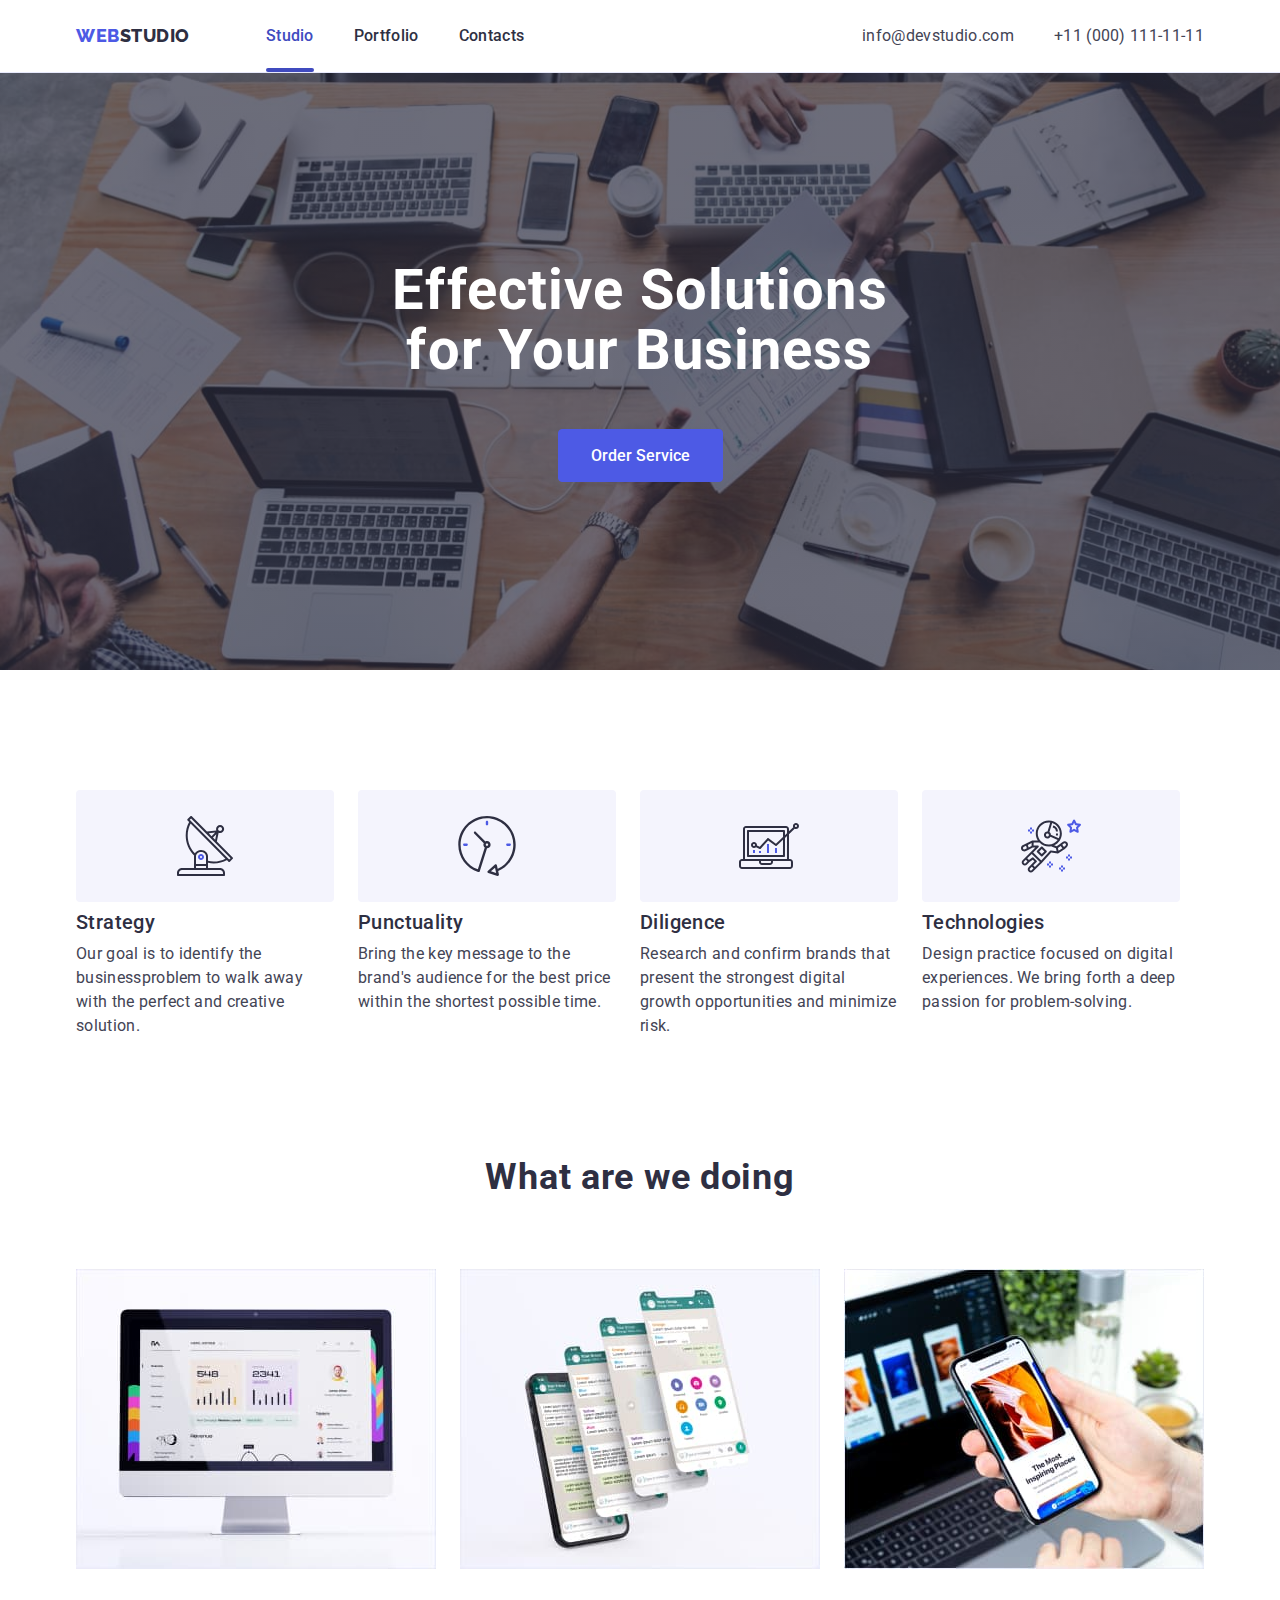
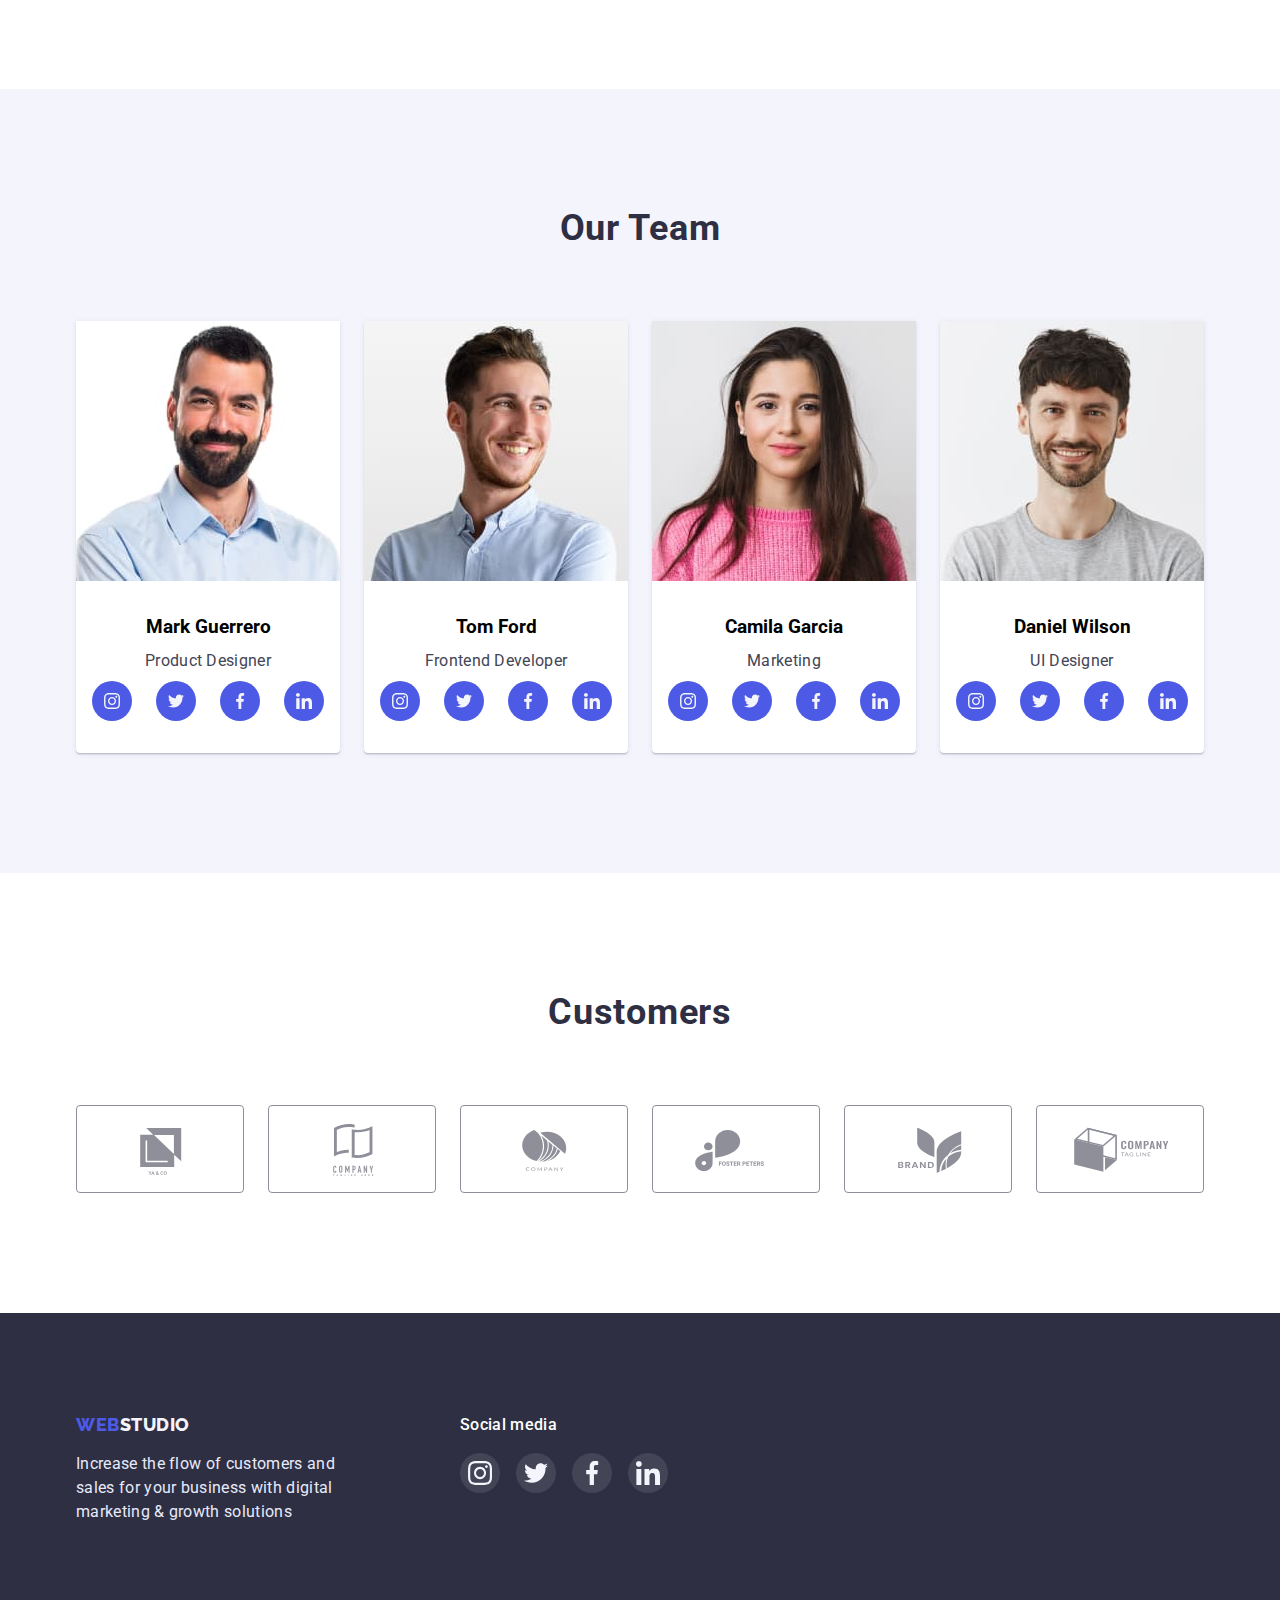
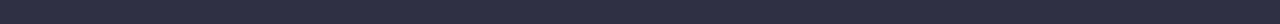
==== index.html @ 8ec4b019 "Initial commit" ====
<!DOCTYPE html>
<html lang="en">
  <head>
    <meta charset="UTF-8" />
    <meta http-equiv="X-UA-Compatible" content="IE=edge" />
    <meta name="viewport" content="width=device-width, initial-scale=1.0" />
    <title>Web Studio</title>

    <link rel="preconnect" href="https://fonts.googleapis.com" />
    <link rel="preconnect" href="https://fonts.gstatic.com" crossorigin />
    <link
      href="https://fonts.googleapis.com/css2?family=Raleway:wght@800&family=Roboto:wght@400;500;700;900&display=swap"
      rel="stylesheet"
    />
    <link
      rel="stylesheet"
      href="https://cdnjs.cloudflare.com/ajax/libs/modern-normalize/1.0.0/modern-normalize.min.css"
      integrity="sha512-ISS7cAi1PEhQ8jnbJpJZMd29NlhNj4AWYyLOSp2CE/CsHxTCu+r+t0D2yoJudVrd0/8fTVPUVDzY5Tvli75u/g=="
      crossorigin="anonymous"
    />
    <link rel="stylesheet" href="./css/styles.css" />
  </head>
  <body>
    <header class="page-header">
      <div class="container container-header">
        <nav class="container-nav">
          <a href="./index.html" class="logo-first link"
            >Web<span class="logo-second link">Studio</span>
          </a>
          <ul class="primary-list primary-nav">
            <li class="list-type list-nav">
              <a href="./index.html" class="menu-nav link current-link"
                >Studio</a
              >
            </li>
            <li class="list-type list-nav">
              <a href="./portfolio.html" class="menu-nav link">Portfolio</a>
            </li>
            <li class="list-type list-nav">
              <a href="#" class="menu-nav link">Contacts</a>
            </li>
          </ul>
        </nav>
        <address class="address">
          <ul class="primary-list address">
            <li class="list-type add-list">
              <a href="mailto:info@devstudio.com" class="contacts-add link"
                >info@devstudio.com</a
              >
            </li>
            <li class="list-type add-list">
              <a href="tel:+110001111111" class="contacts-add link"
                >+11 (000) 111-11-11</a
              >
            </li>
          </ul>
        </address>
      </div>
    </header>
    <main>
      <section class="hero">
        <div class="container">
          <h1 class="solutions">Effective Solutions for Your Business</h1>
          <button type="button" class="button-order" data-modal-open>Order Service</button>
        </div>
      </section>
      <section class="main-section">
        <div class="container">
          <h2 class="hidden">Internals</h2>
          <ul class="primary-list main-title">
            <li class="list-type main-element">
              <div class="internals">
                <svg class="internals-icon">
                  <use href="./images/internals.svg#icon-antenna"></use>
                </svg>
              </div>
              <h3 class="main-part">Strategy</h3>
              <p class="description">
                Our goal is to identify the businessproblem to walk away with
                the perfect and creative solution.
              </p>
            </li>
            <li class="list-type main-element">
              <div class="internals">
                <svg class="internals-icon">
                  <use href="./images/internals.svg#icon-clock"></use>
                </svg>
              </div>
              <h3 class="main-part">Punctuality</h3>
              <p class="description">
                Bring the key message to the brand's audience for the best price
                within the shortest possible time.
              </p>
            </li>
            <li class="list-type main-element">
              <div class="internals">
                <svg class="internals-icon">
                  <use href="./images/internals.svg#icon-diagram"></use>
                </svg>
              </div>
              <h3 class="main-part">Diligence</h3>
              <p class="description">
                Research and confirm brands that present the strongest digital
                growth opportunities and minimize risk.
              </p>
            </li>
            <li class="list-type main-element">
              <div class="internals">
                <svg class="internals-icon">
                  <use href="./images/internals.svg#icon-astronaut"></use>
                </svg>
              </div>
              <h3 class="main-part">Technologies</h3>
              <p class="description">
                Design practice focused on digital experiences. We bring forth a
                deep passion for problem-solving.
              </p>
            </li>
          </ul>
        </div>
      </section>
      <section class="section-actions">
        <div class="container">
          <h2 class="name-list">What are we doing</h2>
          <ul class="primary-list primary-actions">
            <li class="list-type actions-element">
              <img src="./images/imgpk.jpg" alt="Statistics" width="360" />
            </li>
            <li class="list-type actions-element">
              <img
                src="./images/imgsh.jpg"
                alt="Transmission of information"
                width="360"
              />
            </li>
            <li class="list-type actions-element">
              <img
                src="./images/imgsp.jpg"
                alt="The most inspiring places"
                width="360"
              />
            </li>
          </ul>
        </div>
      </section>
      <section class="our-employees">
        <div class="container">
          <h2 class="name-list">Our Team</h2>
          <ul class="primary-list team-cont">
            <li class="card-background">
              <img src="./images/imgm.jpg" alt="Worker" width="264" />
              <div class="container-team">
                <h3 class="team-employees">Mark Guerrero</h3>
                <p class="description card-description">Product Designer</p>
                <ul class="primary-list socials-list">
                  <li class="list-type socials-item">
                    <a class="socials-link" href="#">
                      <svg class="socials-icon">
                        <use href="./images/icons.svg#icon-instagram"></use>
                      </svg>
                    </a>
                  </li>
                  <li class="list-type socials-item">
                    <a class="socials-link" href="#">
                      <svg class="socials-icon">
                        <use href="./images/icons.svg#icon-twitter"></use>
                      </svg>
                    </a>
                  </li>
                  <li class="list-type socials-item">
                    <a class="socials-link" href="#">
                      <svg class="socials-icon">
                        <use href="./images/icons.svg#icon-facebook"></use>
                      </svg>
                    </a>
                  </li>
                  <li class="list-type socials-item">
                    <a class="socials-link" href="#">
                      <svg class="socials-icon">
                        <use href="./images/icons.svg#icon-linkedin"></use>
                      </svg>
                    </a>
                  </li>
                </ul>
              </div>
            </li>
            <li class="card-background">
              <img src="./images/imgn.jpg" alt="Worker" width="264" />
              <div class="container-team">
                <h3 class="team-employees">Tom Ford</h3>
                <p class="description card-description">Frontend Developer</p>
                <ul class="primary-list socials-list">
                  <li class="list-type socials-item">
                    <a class="socials-link" href="#">
                      <svg class="socials-icon">
                        <use href="./images/icons.svg#icon-instagram"></use>
                      </svg>
                    </a>
                  </li>
                  <li class="list-type socials-item">
                    <a class="socials-link" href="#">
                      <svg class="socials-icon">
                        <use href="./images/icons.svg#icon-twitter"></use>
                      </svg>
                    </a>
                  </li>
                  <li class="list-type socials-item">
                    <a class="socials-link" href="#">
                      <svg class="socials-icon">
                        <use href="./images/icons.svg#icon-facebook"></use>
                      </svg>
                    </a>
                  </li>
                  <li class="list-type socials-item">
                    <a class="socials-link" href="#">
                      <svg class="socials-icon">
                        <use href="./images/icons.svg#icon-linkedin"></use>
                      </svg>
                    </a>
                  </li>
                </ul>
              </div>
            </li>
            <li class="card-background">
              <img src="./images/imgd.jpg" alt="Worker" width="264" />
              <div class="container-team">
                <h3 class="team-employees">Camila Garcia</h3>
                <p class="description card-description">Marketing</p>
                <ul class="primary-list socials-list">
                  <li class="list-type socials-item">
                    <a class="socials-link" href="#">
                      <svg class="socials-icon">
                        <use href="./images/icons.svg#icon-instagram"></use>
                      </svg>
                    </a>
                  </li>
                  <li class="list-type socials-item">
                    <a class="socials-link" href="#">
                      <svg class="socials-icon">
                        <use href="./images/icons.svg#icon-twitter"></use>
                      </svg>
                    </a>
                  </li>
                  <li class="list-type socials-item">
                    <a class="socials-link" href="#">
                      <svg class="socials-icon">
                        <use href="./images/icons.svg#icon-facebook"></use>
                      </svg>
                    </a>
                  </li>
                  <li class="list-type socials-item">
                    <a class="socials-link" href="#">
                      <svg class="socials-icon">
                        <use href="./images/icons.svg#icon-linkedin"></use>
                      </svg>
                    </a>
                  </li>
                </ul>
              </div>
            </li>
            <li class="card-background">
              <img src="./images/imgp.jpg" alt="Worker" width="264" />
              <div class="container-team">
                <h3 class="team-employees">Daniel Wilson</h3>
                <p class="description card-description">UI Designer</p>
                <ul class="primary-list socials-list">
                  <li class="list-type socials-item">
                    <a class="socials-link" href="#">
                      <svg class="socials-icon">
                        <use href="./images/icons.svg#icon-instagram"></use>
                      </svg>
                    </a>
                  </li>
                  <li class="list-type socials-item">
                    <a class="socials-link" href="#">
                      <svg class="socials-icon">
                        <use href="./images/icons.svg#icon-twitter"></use>
                      </svg>
                    </a>
                  </li>
                  <li class="list-type socials-item">
                    <a class="socials-link" href="#">
                      <svg class="socials-icon">
                        <use href="./images/icons.svg#icon-facebook"></use>
                      </svg>
                    </a>
                  </li>
                  <li class="list-type socials-item">
                    <a class="socials-link" href="#">
                      <svg class="socials-icon">
                        <use href="./images/icons.svg#icon-linkedin"></use>
                      </svg>
                    </a>
                  </li>
                </ul>
              </div>
            </li>
          </ul>
        </div>
      </section>
      <section class="customers">
        <div class="container">
          <h2 class="name-list">Customers</h2>
          <ul class="primary-list customers-list">
            <li class="list-type customers-item">
              <a class="customers-link" href="#">
                <svg class="customers-icon" width="104" height="56">
                  <use href="./images/logo.svg#icon-yaco"></use>
                </svg>
              </a>
            </li>
            <li class="list-type customers-item">
              <a class="customers-link" href="#">
                <svg class="customers-icon" width="104" height="56">
                  <use href="./images/logo.svg#icon-company-tagline"></use>
                </svg>
              </a>
            </li>
            <li class="list-type customers-item">
              <a class="customers-link" href="#">
                <svg class="customers-icon" width="104" height="56">
                  <use href="./images/logo.svg#icon-company"></use>
                </svg>
              </a>
            </li>
            <li class="list-type customers-item">
              <a class="customers-link" href="#">
                <svg class="customers-icon" width="104" height="56">
                  <use href="./images/logo.svg#icon-foster-peters"></use>
                </svg>
              </a>
            </li>
            <li class="list-type customers-item">
              <a class="customers-link" href="#">
                <svg class="customers-icon" width="104" height="56">
                  <use href="./images/logo.svg#icon-brand"></use>
                </svg>
              </a>
            </li>
            <li class="list-type customers-item">
              <a class="customers-link" href="#">
                <svg class="customers-icon" width="104" height="56">
                  <use href="./images/logo.svg#icon-tag-line"></use>
                </svg>
              </a>
            </li>
          </ul>
        </div>
      </section>
    </main>
    <footer class="footer">
      <div class="container">
        <ul class="footer-list">
          <div class="footer-title">
            <a href="./index.html" class="logo-first link footer-link"
              >Web<span class="logo-part link">Studio</span>
            </a>
            <p class="footer-description">
              Increase the flow of customers and sales for your business with
              digital marketing & growth solutions
            </p>
          </div>
          <div class="social-media">
            <h4 class="footer-text">Social media</h4>
            <ul class="primary-list footer-socials">
              <li class="list-type socials-item">
                <a class="media-link" href="#">
                  <svg class="footer-icon">
                    <use href="./images/icons.svg#icon-instagram"></use>
                  </svg>
                </a>
              </li>
              <li class="list-type socials-item">
                <a class="media-link" href="#">
                  <svg class="footer-icon">
                    <use href="./images/icons.svg#icon-twitter"></use>
                  </svg>
                </a>
              </li>
              <li class="list-type socials-item">
                <a class="media-link" href="#">
                  <svg class="footer-icon">
                    <use href="./images/icons.svg#icon-facebook"></use>
                  </svg>
                </a>
              </li>
              <li class="list-type socials-item">
                <a class="media-link" href="#">
                  <svg class="footer-icon">
                    <use href="./images/icons.svg#icon-linkedin"></use>
                  </svg>
                </a>
              </li>
            </ul>
          </div>
        </ul>
      </div>
    </footer>
    <div class="backdrop is-hidden" data-modal>
      <div class="modal">
        <button type="button" class="modal-close" data-modal-close>
          <svg class="modal-icon">
            <use href="./images/close.svg#icon-close"></use>
          </svg>
        </button>
      </div>
    </div>
    <script src="./js/modal.js"></script>
  </body>
</html>
---- css/styles.css ----
:root {
  --overlays-shadow-color: #2e2f42;
  --primary-brand: #4d5ae5;
  --pressed-state: #404bbf;
  --title-text-color: #434455;
  --body-color: #ffffff;
  --light-color: #f4f4fd;
  --accent-color: #e7e9fc;
  --modal-color: #fcfcfc;
  --drop-shadow: rgba(0, 0, 0, 0.25);
  --dark-background: rgba(46, 47, 66, 0.7);
  --socials-background: #31d0aa;
  --customers-color: #8e8f99;
  --timing-function: 250ms cubic-bezier(0.4, 0, 0.2, 1);
  --color-overlay: rgba(46, 47, 66, 0.4);
  --modal-close: #000;
}
html {
  box-sizing: border-box;
}
*,
*::before,
*::after {
  box-sizing: inherit;
}
* {
  padding: 0;
  margin: 0;
}
body {
  font-family: "Roboto", sans-serif;
  background-color: var(--body-color);
  line-height: 1.5;
}
h1,
h2,
h3,
h4,
h5,
h6,
p {
  margin: 0;
}
img {
  display: block;
  max-width: 100%;
  height: auto;
}
.primary-list,
.list-type {
  list-style-type: none;
  font-style: normal;
  display: flex;
}
.list-nav {
  display: block;
}
.link {
  text-decoration: none;
}
.logo-first {
  font-family: "Raleway";
  font-weight: 800;
  font-size: 18px;
  line-height: 1.3;
  letter-spacing: 0.03em;
  color: var(--primary-brand);
  text-decoration: none;
  text-transform: uppercase;
}
.logo-second {
  font-family: "Raleway";
  font-weight: 800;
  line-height: 1.3;
  color: var(--overlays-shadow-color);
  text-decoration: none;
  text-transform: uppercase;
}
.page-header {
  border-bottom: 1px solid var(--accent-color);
}
.container {
  width: 100%;
  margin: 0 auto;
  padding: 0px 15px;
  max-width: 1158px;
}
.container-header {
  display: flex;
  align-items: center;
  justify-content: space-between;
}
.container-nav {
  display: flex;
  align-items: center;
}
.primary-nav .list-nav:not(:last-child) {
  margin-right: 40px;
}
.primary-nav {
  margin-left: 76px;
}
.contacts-nav {
  padding-top: 24px;
  padding-bottom: 24px;
}
.address .add-list + .add-list {
  margin-left: 40px;
}

.button-order {
  font-family: inherit;
  font-weight: 500;
  font-size: 16px;
  color: var(--body-color);
  background: var(--primary-brand);
  cursor: pointer;
  border-radius: 4px;
  border: 1px solid var(--primary-brand);
  padding: 16px 32px;
  transition: color var(--timing-function),
    background-color var(--timing-function), box-shadow var(--timing-function);
}
.button-order:hover,
.button-order:focus {
  background-color: var(--pressed-state);
  border: 1px solid var(--pressed-state);
}
.menu-nav {
  font-weight: 500;
  font-size: 16px;
  letter-spacing: 0.02em;
  color: var(--overlays-shadow-color);
  display: block;
  margin-left: auto;
  margin-right: auto;
  padding-top: 24px;
  padding-bottom: 24px;
  transition: var(--timing-function);
}
.menu-nav:hover,
.menu-nav:focus,
.menu-nav:active {
  color: var(--primary-brand);
}
.current-link {
  position: relative;
  accent-color: var(--pressed-state);
  max-width: 66px;
  transition: color var(--timing-function);
}
.current-link {
  color: var(--pressed-state);
}
.current-link:after {
  display: block;
  content: "";
  width: 100%;
  height: 4px;
  background-color: currentColor;
  border-radius: 2px;
  position: absolute;
  bottom: 0;
}
.contacts-add {
  font-weight: 400;
  font-size: 16px;
  letter-spacing: 0.02em;
  color: var(--title-text-color);
  cursor: pointer;
  padding-top: 24px;
  padding-bottom: 24px;
  display: block;
  transition: color var(--timing-function);
}

.contacts-add:hover,
.contacts-add:focus {
  color: var(--primary-brand);
}
.solutions {
  font-weight: 700;
  font-size: 56px;
  max-width: 496px;
  line-height: 1.07;
  letter-spacing: 0.02em;
  color: var(--body-color);
  text-align: center;
  margin-bottom: 48px;
  margin-left: auto;
  margin-right: auto;
  margin-top: auto;
}
.hero {
  background-color: var(--overlays-shadow-color);
  background-image: linear-gradient(
      rgba(46, 47, 66, 0.7),
      rgba(46, 47, 66, 0.7)
    ),
    url("../images/people-office.jpg");
  background-repeat: no-repeat;
  background-size: cover;
  text-align: center;
  padding-bottom: 188px;
  padding-top: 188px;
}
.main-section {
  padding-top: 120px;
}
.internals {
  display: flex;
  align-items: center;
  justify-content: center;
  height: 112px;
  border-radius: 4px;
  background-color: var(--light-color);
  margin-bottom: 8px;
}
.internals-icon {
  width: 60px;
  height: 64px;
}
.main-element {
  display: block;
  width: calc(100% - (3 * 24px) / 4);
  margin-right: 24px;
}
.main-part {
  font-weight: 500;
  font-size: 20px;
  line-height: 1.2;
  letter-spacing: 0.02em;
  color: var(--overlays-shadow-color);
  margin-bottom: 8px;
}
.description {
  font-weight: 400;
  font-size: 16px;
  letter-spacing: 0.02em;
  color: var(--title-text-color);
}
.team-description {
  margin-top: 8px;
  margin-left: 16px;
}
.section-actions {
  padding-top: 120px;
  padding-bottom: 120px;
}
.name-list {
  font-weight: 700;
  font-size: 36px;
  line-height: 1.1;
  letter-spacing: 0.02em;
  color: var(--overlays-shadow-color);
  text-align: center;
  margin-bottom: 72px;
}
.primary-actions .actions-element:not(:last-child) {
  margin-right: 24px;
}
.our-employees {
  padding-top: 120px;
  padding-bottom: 120px;
  background-color: var(--light-color);
}
.team-employees {
  margin: auto;
  text-align: center;
}
.image-card {
  position: relative;
  overflow: hidden;
}
.apps-card:hover .overlay {
  opacity: 1;
  transform: translateY(0);
}
.overlay {
  position: absolute;
  top: 0;
  left: 0;
  width: 100%;
  height: 100%;
  background-color: var(--primary-brand);
  transform: translateY(100%);
  transition: transform var(--timing-function);
  padding: 40px 32px;
}
.overlay-description {
  font-weight: 400;
  font-size: 16px;
  line-height: 1.5;
  letter-spacing: 0.02em;
  color: var(--light-color);
}
.team-card {
  font-weight: 500;
  font-size: 20px;
  line-height: 1.2;
  letter-spacing: 0.02em;
  color: var(--overlays-shadow-color);
  margin-left: 16px;
}
.card-background {
  width: calc((100% - 72px) / 4);
  background-color: var(--body-color);
  border-radius: 0px 0px 4px 4px;
  display: block;
  box-shadow: 0px 1px 6px rgba(46, 47, 66, 0.08),
    0px 1px 1px rgba(46, 47, 66, 0.16), 0px 2px 1px rgba(46, 47, 66, 0.08);
}
.socials-list {
  gap: 24px;
  justify-content: center;
  margin-top: 8px;
}
.socials-item {
  width: 40px;
  height: 40px;
}
.socials-link {
  width: 100%;
  height: 100%;
  display: flex;
  justify-content: center;
  align-items: center;
  background-color: var(--primary-brand);
  border-radius: 50%;
  transition: background-color var(--timing-function);
}
.socials-link:hover,
.socials-link:focus {
  background-color: var(--pressed-state);
}
.socials-icon {
  width: 16px;
  height: 16px;
  fill: var(--light-color);
}
.customers {
  padding-top: 120px;
  padding-bottom: 120px;
}
.customers-list {
  align-items: center;
  gap: 24px;
}
.customers-item {
  flex-basis: calc((100% - 120px) / 6);
  height: 88px;
}
.customers-link {
  display: flex;
  align-items: center;
  justify-content: center;
  height: 88px;
  width: 100%;
  color: var(--customers-color);
  border: 1px solid var(--customers-color);
  border-radius: 4px;
  transition: color var(--timing-function) border-color var(--timing-function);
}
.customers-link:hover,
.customers-link:focus {
  color: var(--pressed-state);
  border-color: 1px solid var(--pressed-state);
}
.customers-icon {
  fill: currentColor;
}
.container-team {
  flex-direction: column;
  justify-content: center;
  align-items: center;
  padding: 32px 16px;
}
.card-description {
  text-align: center;
  margin-top: 8px;
}
.team-cont .card-background:not(:last-child) {
  margin-right: 24px;
}
.apps-card {
  border: 1px solid var(--accent-color);
}
.footer-description {
  font-weight: 400;
  font-size: 16px;
  letter-spacing: 0.02em;
  color: var(--accent-color);
  background-color: var(--overlays-shadow-color);
}
.footer {
  background-color: var(--overlays-shadow-color);
  padding: 100px 0px;
}
.footer-title {
  max-width: 264px;
}
.footer-socials {
  gap: 16px;
  justify-content: center;
}
.media-link {
  width: 100%;
  height: 100%;
  display: flex;
  justify-content: center;
  align-items: center;
  background-color: var(--title-text-color);
  border-radius: 50%;
  transition: background-color var(--timing-function);
}
.media-link:hover,
.media-link:focus {
  background-color: var(--socials-background);
}
.footer-icon {
  width: 24px;
  height: 24px;
  fill: var(--light-color);
}
.footer-link {
  display: block;
  margin-bottom: 16px;
}
.footer-list {
  display: flex;
  gap: 120px;
}
.footer-text {
  font-family: "Roboto";
  font-style: normal;
  font-weight: 500;
  font-size: 16px;
  line-height: 1.5;
  letter-spacing: 0.02em;
  color: var(--body-color);
  margin-top: 0;
  margin-bottom: 16px;
}
.logo-part {
  color: var(--light-color);
  text-transform: uppercase;
}
.filter-btn {
  font-weight: 500;
  font-size: 16px;
  letter-spacing: 0.02em;
  color: var(--primary-brand);
  background-color: var(--light-color);
  cursor: pointer;
  border-radius: 4px;
  border: 1px solid var(--accent-color);
  margin-left: auto;
  margin-right: auto;
  justify-content: center;
  padding: 12px 24px;
  transition: color var(--timing-function),
    background-color var(--timing-function), border-color var(--timing-function),
    box-shadow var(--timing-function);
}
.filter-btn:hover {
  color: var(--body-color);
  background-color: var(--pressed-state);
  border-color: 1px solid var(--accent-color);
  box-shadow: 0px 3px 1px rgba(0, 0, 0, 0.1), 0px 2px 1px rgba(0, 0, 0, 0.08),
    0px 2px 2px rgba(0, 0, 0, 0.12);
}
.filter-btn:focus,
.filter-btn:active {
  color: var(--body-color);
  background-color: var(--pressed-state);
}
.container-element {
  padding: 32px 0px;
}
.primary-button .button-element:not(:last-child) {
  margin-right: 24px;
}
.primary-button {
  justify-content: center;
}
.flex-container {
  display: flex;
  flex-wrap: wrap;
  margin-right: -24px;
  margin-top: 72px;
  margin-bottom: -48px;
}
.flex-element {
  margin-right: 24px;
  margin-bottom: 48px;
}
.flex-element:hover {
  box-shadow: 0px 1px 6px rgba(46, 47, 66, 0.08),
    0px 1px 1px rgba(46, 47, 66, 0.16), 0px 2px 1px rgba(46, 47, 66, 0.08);
}
.flex-element:nth-child(3n) {
  margin-right: 0;
}
.current-filter {
  color: var(--body-color);
  background-color: var(--pressed-state);
  margin: auto;
}
.link-nav {
  color: var(--pressed-state);
}
.section-card {
  padding-top: 96px;
  padding-bottom: 120px;
}
.hidden {
  position: absolute;
  white-space: nowrap;
  width: 1px;
  height: 1px;
  overflow: hidden;
  border: 0;
  padding: 0;
  clip: rect(0 0 0 0);
  clip-path: inset(50%);
  margin: 1px;
}
.backdrop {
  position: fixed;
  display: flex;
  top: 0;
  left: 0;
  width: 100%;
  height: 100%;
  align-items: center;
  justify-content: center;
  z-index: 100;
  background-color: var(--color-overlay);
}
.backdrop.is-hidden {
  visibility: hidden;
  opacity: 0;
  pointer-events: none;
}
.modal {
  position: relative;
  overflow: auto;
  width: 100%;
  height: 100%;
  max-width: 408px;
  max-height: 576px;
  opacity: 1;
  border-radius: 4px;
  background-color: var(--modal-color);
  box-shadow: 0px 1px 1px rgba(0, 0, 0, 0.14), 0px 1px 3px rgba(0, 0, 0, 0.12),
    0px 2px 1px rgba(0, 0, 0, 0.2);
  transition: transform var(--timing-function), opacity var(--timing-function),
    visibility var(--timing-function), backgrund-color var(--timing-function);
}
.modal-close {
  position: absolute;
  top: 24px;
  right: 24px;
  display: flex;
  align-items: center;
  justify-content: center;
  width: 24px;
  height: 24px;
  color: var(--modal-close);
  background-color: var(--accent-color);
  border: 1px solid rgba(0, 0, 0, 0.1);
  border-radius: 50%;
  cursor: pointer;
  transition: background-color var(--timing-function),
    color var(--timing-function);
}
.modal-close:hover {
  background-color: var(--pressed-state);
  color: var(--body-color);
}
.backdrop.is-hidden .modal {
  transform: scale(0);
}
.modal-icon {
  width: 8px;
  height: 8px;
  fill: currentColor;
}
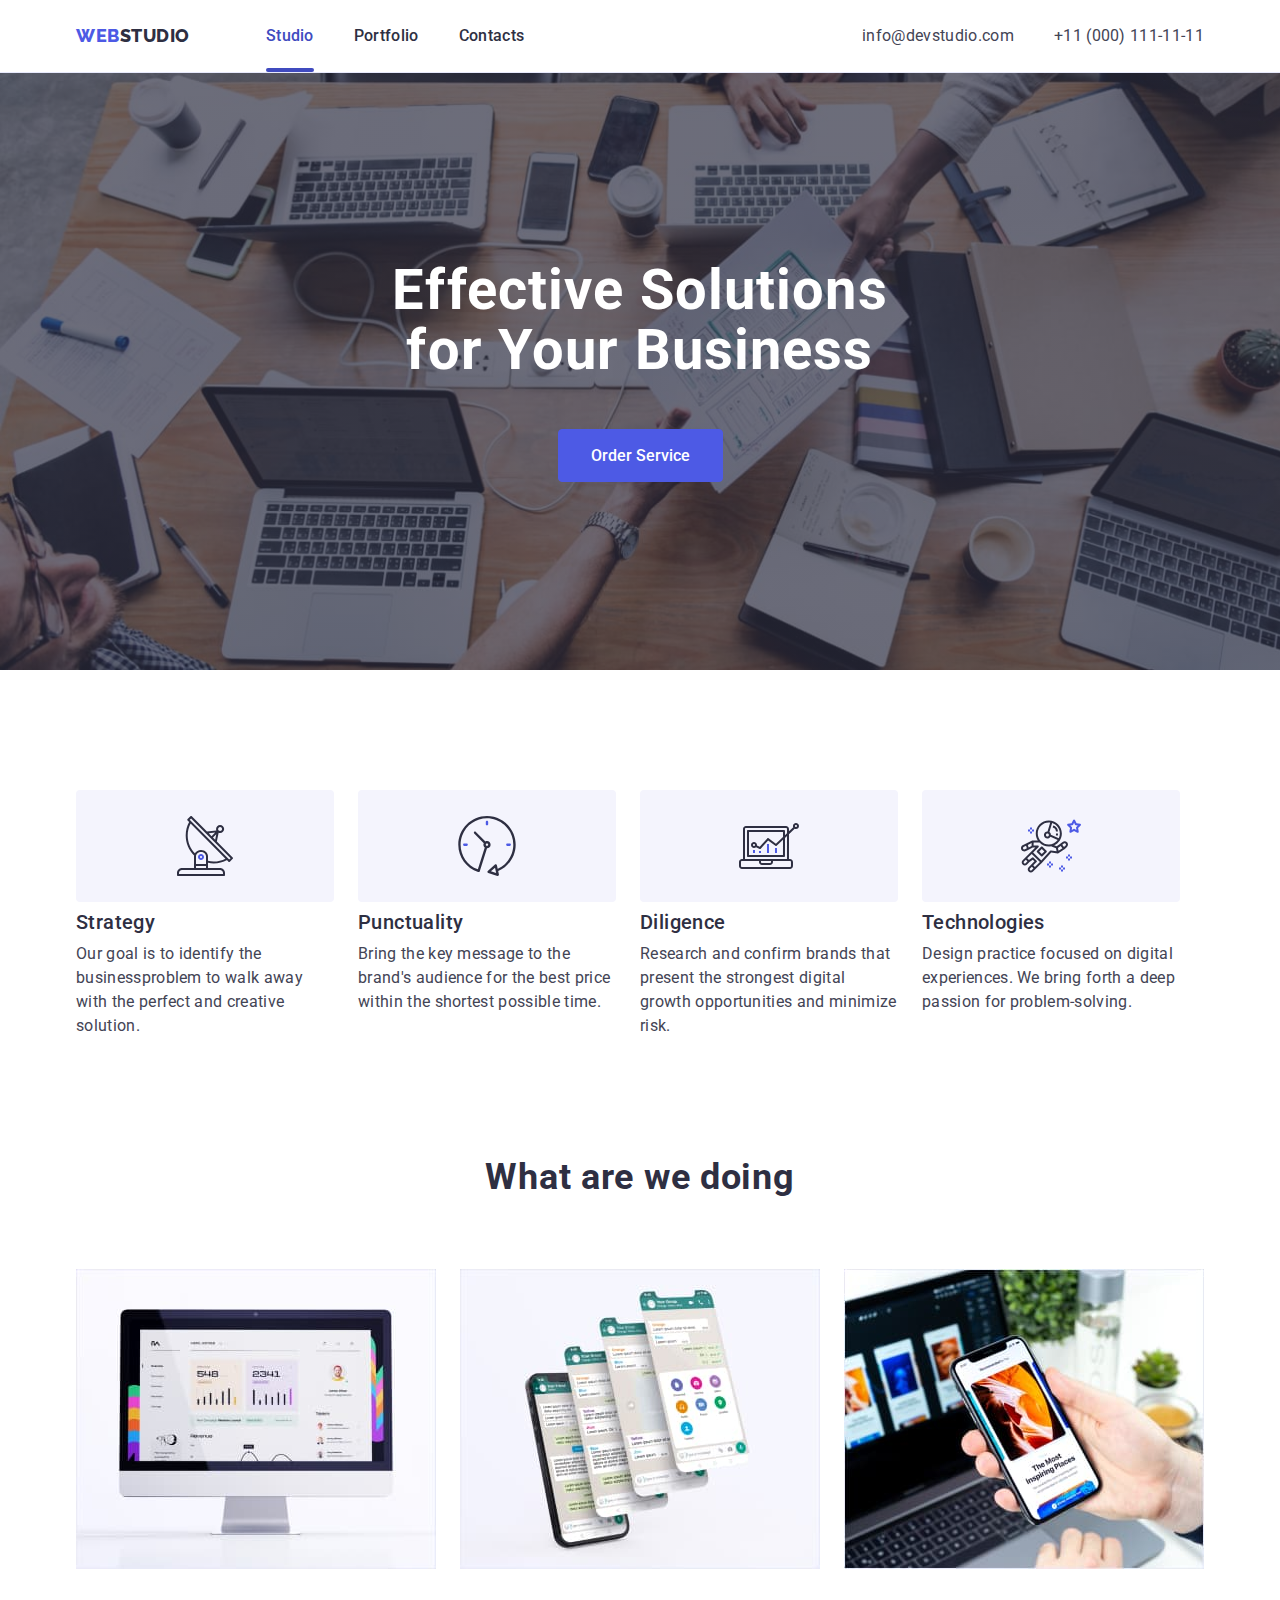
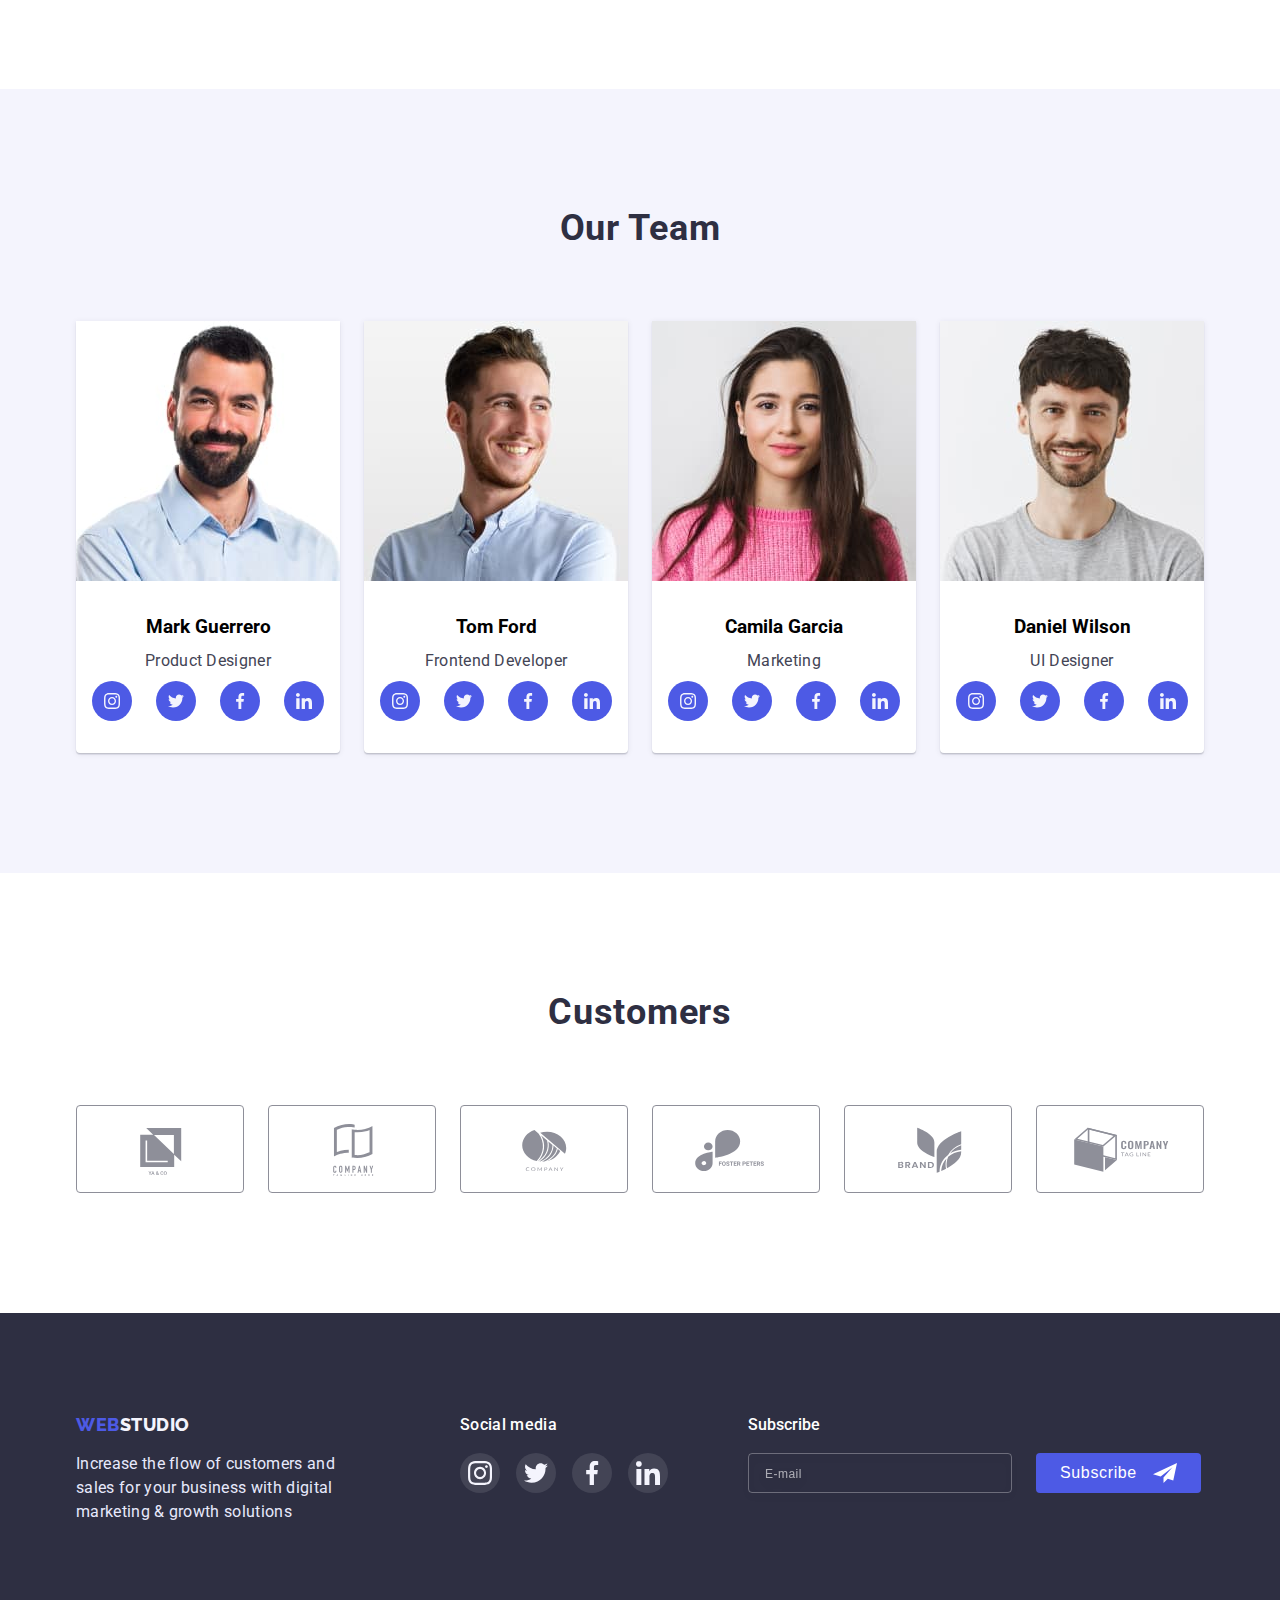
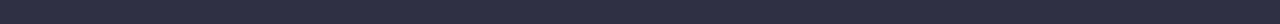
==== commit 0aabde73: "index fixed" ====
--- a/index.html
+++ b/index.html
@@ -61,7 +61,9 @@
       <section class="hero">
         <div class="container">
           <h1 class="solutions">Effective Solutions for Your Business</h1>
-          <button type="button" class="button-order" data-modal-open>Order Service</button>
+          <button type="button" class="button-order" data-modal-open>
+            Order Service
+          </button>
         </div>
       </section>
       <section class="main-section">
@@ -71,7 +73,7 @@
             <li class="list-type main-element">
               <div class="internals">
                 <svg class="internals-icon">
-                  <use href="./images/internals.svg#icon-antenna"></use>
+                  <use href="./icons.svg/internals.svg#icon-antenna"></use>
                 </svg>
               </div>
               <h3 class="main-part">Strategy</h3>
@@ -83,7 +85,7 @@
             <li class="list-type main-element">
               <div class="internals">
                 <svg class="internals-icon">
-                  <use href="./images/internals.svg#icon-clock"></use>
+                  <use href="./icons.svg/internals.svg#icon-clock"></use>
                 </svg>
               </div>
               <h3 class="main-part">Punctuality</h3>
@@ -95,7 +97,7 @@
             <li class="list-type main-element">
               <div class="internals">
                 <svg class="internals-icon">
-                  <use href="./images/internals.svg#icon-diagram"></use>
+                  <use href="./icons.svg/internals.svg#icon-diagram"></use>
                 </svg>
               </div>
               <h3 class="main-part">Diligence</h3>
@@ -107,7 +109,7 @@
             <li class="list-type main-element">
               <div class="internals">
                 <svg class="internals-icon">
-                  <use href="./images/internals.svg#icon-astronaut"></use>
+                  <use href="./icons.svg/internals.svg#icon-astronaut"></use>
                 </svg>
               </div>
               <h3 class="main-part">Technologies</h3>
@@ -156,28 +158,28 @@
                   <li class="list-type socials-item">
                     <a class="socials-link" href="#">
                       <svg class="socials-icon">
-                        <use href="./images/icons.svg#icon-instagram"></use>
-                      </svg>
-                    </a>
-                  </li>
-                  <li class="list-type socials-item">
-                    <a class="socials-link" href="#">
-                      <svg class="socials-icon">
-                        <use href="./images/icons.svg#icon-twitter"></use>
-                      </svg>
-                    </a>
-                  </li>
-                  <li class="list-type socials-item">
-                    <a class="socials-link" href="#">
-                      <svg class="socials-icon">
-                        <use href="./images/icons.svg#icon-facebook"></use>
-                      </svg>
-                    </a>
-                  </li>
-                  <li class="list-type socials-item">
-                    <a class="socials-link" href="#">
-                      <svg class="socials-icon">
-                        <use href="./images/icons.svg#icon-linkedin"></use>
+                        <use href="./icons.svg/icon.svg#icon-instagram"></use>
+                      </svg>
+                    </a>
+                  </li>
+                  <li class="list-type socials-item">
+                    <a class="socials-link" href="#">
+                      <svg class="socials-icon">
+                        <use href="./icons.svg/icon.svg#icon-twitter"></use>
+                      </svg>
+                    </a>
+                  </li>
+                  <li class="list-type socials-item">
+                    <a class="socials-link" href="#">
+                      <svg class="socials-icon">
+                        <use href="./icons.svg/icon.svg#icon-facebook"></use>
+                      </svg>
+                    </a>
+                  </li>
+                  <li class="list-type socials-item">
+                    <a class="socials-link" href="#">
+                      <svg class="socials-icon">
+                        <use href="./icons.svg/icon.svg#icon-linkedin"></use>
                       </svg>
                     </a>
                   </li>
@@ -193,28 +195,28 @@
                   <li class="list-type socials-item">
                     <a class="socials-link" href="#">
                       <svg class="socials-icon">
-                        <use href="./images/icons.svg#icon-instagram"></use>
-                      </svg>
-                    </a>
-                  </li>
-                  <li class="list-type socials-item">
-                    <a class="socials-link" href="#">
-                      <svg class="socials-icon">
-                        <use href="./images/icons.svg#icon-twitter"></use>
-                      </svg>
-                    </a>
-                  </li>
-                  <li class="list-type socials-item">
-                    <a class="socials-link" href="#">
-                      <svg class="socials-icon">
-                        <use href="./images/icons.svg#icon-facebook"></use>
-                      </svg>
-                    </a>
-                  </li>
-                  <li class="list-type socials-item">
-                    <a class="socials-link" href="#">
-                      <svg class="socials-icon">
-                        <use href="./images/icons.svg#icon-linkedin"></use>
+                        <use href="./icons.svg/icon.svg#icon-instagram"></use>
+                      </svg>
+                    </a>
+                  </li>
+                  <li class="list-type socials-item">
+                    <a class="socials-link" href="#">
+                      <svg class="socials-icon">
+                        <use href="./icons.svg/icon.svg#icon-twitter"></use>
+                      </svg>
+                    </a>
+                  </li>
+                  <li class="list-type socials-item">
+                    <a class="socials-link" href="#">
+                      <svg class="socials-icon">
+                        <use href="./icons.svg/icon.svg#icon-facebook"></use>
+                      </svg>
+                    </a>
+                  </li>
+                  <li class="list-type socials-item">
+                    <a class="socials-link" href="#">
+                      <svg class="socials-icon">
+                        <use href="./icons.svg/icon.svg#icon-linkedin"></use>
                       </svg>
                     </a>
                   </li>
@@ -230,28 +232,28 @@
                   <li class="list-type socials-item">
                     <a class="socials-link" href="#">
                       <svg class="socials-icon">
-                        <use href="./images/icons.svg#icon-instagram"></use>
-                      </svg>
-                    </a>
-                  </li>
-                  <li class="list-type socials-item">
-                    <a class="socials-link" href="#">
-                      <svg class="socials-icon">
-                        <use href="./images/icons.svg#icon-twitter"></use>
-                      </svg>
-                    </a>
-                  </li>
-                  <li class="list-type socials-item">
-                    <a class="socials-link" href="#">
-                      <svg class="socials-icon">
-                        <use href="./images/icons.svg#icon-facebook"></use>
-                      </svg>
-                    </a>
-                  </li>
-                  <li class="list-type socials-item">
-                    <a class="socials-link" href="#">
-                      <svg class="socials-icon">
-                        <use href="./images/icons.svg#icon-linkedin"></use>
+                        <use href="./icons.svg/icon.svg#icon-instagram"></use>
+                      </svg>
+                    </a>
+                  </li>
+                  <li class="list-type socials-item">
+                    <a class="socials-link" href="#">
+                      <svg class="socials-icon">
+                        <use href="./icons.svg/icon.svg#icon-twitter"></use>
+                      </svg>
+                    </a>
+                  </li>
+                  <li class="list-type socials-item">
+                    <a class="socials-link" href="#">
+                      <svg class="socials-icon">
+                        <use href="./icons.svg/icon.svg#icon-facebook"></use>
+                      </svg>
+                    </a>
+                  </li>
+                  <li class="list-type socials-item">
+                    <a class="socials-link" href="#">
+                      <svg class="socials-icon">
+                        <use href="./icons.svg/icon.svg#icon-linkedin"></use>
                       </svg>
                     </a>
                   </li>
@@ -267,28 +269,28 @@
                   <li class="list-type socials-item">
                     <a class="socials-link" href="#">
                       <svg class="socials-icon">
-                        <use href="./images/icons.svg#icon-instagram"></use>
-                      </svg>
-                    </a>
-                  </li>
-                  <li class="list-type socials-item">
-                    <a class="socials-link" href="#">
-                      <svg class="socials-icon">
-                        <use href="./images/icons.svg#icon-twitter"></use>
-                      </svg>
-                    </a>
-                  </li>
-                  <li class="list-type socials-item">
-                    <a class="socials-link" href="#">
-                      <svg class="socials-icon">
-                        <use href="./images/icons.svg#icon-facebook"></use>
-                      </svg>
-                    </a>
-                  </li>
-                  <li class="list-type socials-item">
-                    <a class="socials-link" href="#">
-                      <svg class="socials-icon">
-                        <use href="./images/icons.svg#icon-linkedin"></use>
+                        <use href="./icons.svg/icon.svg#icon-instagram"></use>
+                      </svg>
+                    </a>
+                  </li>
+                  <li class="list-type socials-item">
+                    <a class="socials-link" href="#">
+                      <svg class="socials-icon">
+                        <use href="./icons.svg/icon.svg#icon-twitter"></use>
+                      </svg>
+                    </a>
+                  </li>
+                  <li class="list-type socials-item">
+                    <a class="socials-link" href="#">
+                      <svg class="socials-icon">
+                        <use href="./icons.svg/icon.svg#icon-facebook"></use>
+                      </svg>
+                    </a>
+                  </li>
+                  <li class="list-type socials-item">
+                    <a class="socials-link" href="#">
+                      <svg class="socials-icon">
+                        <use href="./icons.svg/icon.svg#icon-linkedin"></use>
                       </svg>
                     </a>
                   </li>
@@ -305,42 +307,42 @@
             <li class="list-type customers-item">
               <a class="customers-link" href="#">
                 <svg class="customers-icon" width="104" height="56">
-                  <use href="./images/logo.svg#icon-yaco"></use>
-                </svg>
-              </a>
-            </li>
-            <li class="list-type customers-item">
-              <a class="customers-link" href="#">
-                <svg class="customers-icon" width="104" height="56">
-                  <use href="./images/logo.svg#icon-company-tagline"></use>
-                </svg>
-              </a>
-            </li>
-            <li class="list-type customers-item">
-              <a class="customers-link" href="#">
-                <svg class="customers-icon" width="104" height="56">
-                  <use href="./images/logo.svg#icon-company"></use>
-                </svg>
-              </a>
-            </li>
-            <li class="list-type customers-item">
-              <a class="customers-link" href="#">
-                <svg class="customers-icon" width="104" height="56">
-                  <use href="./images/logo.svg#icon-foster-peters"></use>
-                </svg>
-              </a>
-            </li>
-            <li class="list-type customers-item">
-              <a class="customers-link" href="#">
-                <svg class="customers-icon" width="104" height="56">
-                  <use href="./images/logo.svg#icon-brand"></use>
-                </svg>
-              </a>
-            </li>
-            <li class="list-type customers-item">
-              <a class="customers-link" href="#">
-                <svg class="customers-icon" width="104" height="56">
-                  <use href="./images/logo.svg#icon-tag-line"></use>
+                  <use href="./icons.svg/logo.svg#icon-yaco"></use>
+                </svg>
+              </a>
+            </li>
+            <li class="list-type customers-item">
+              <a class="customers-link" href="#">
+                <svg class="customers-icon" width="104" height="56">
+                  <use href="./icons.svg/logo.svg#icon-company-tagline"></use>
+                </svg>
+              </a>
+            </li>
+            <li class="list-type customers-item">
+              <a class="customers-link" href="#">
+                <svg class="customers-icon" width="104" height="56">
+                  <use href="./icons.svg/logo.svg#icon-company"></use>
+                </svg>
+              </a>
+            </li>
+            <li class="list-type customers-item">
+              <a class="customers-link" href="#">
+                <svg class="customers-icon" width="104" height="56">
+                  <use href="./icons.svg/logo.svg#icon-foster-peters"></use>
+                </svg>
+              </a>
+            </li>
+            <li class="list-type customers-item">
+              <a class="customers-link" href="#">
+                <svg class="customers-icon" width="104" height="56">
+                  <use href="./icons.svg/logo.svg#icon-brand"></use>
+                </svg>
+              </a>
+            </li>
+            <li class="list-type customers-item">
+              <a class="customers-link" href="#">
+                <svg class="customers-icon" width="104" height="56">
+                  <use href="./icons.svg/logo.svg#icon-tag-line"></use>
                 </svg>
               </a>
             </li>
@@ -349,7 +351,7 @@
       </section>
     </main>
     <footer class="footer">
-      <div class="container">
+      <div class="container footer-container">
         <ul class="footer-list">
           <div class="footer-title">
             <a href="./index.html" class="logo-first link footer-link"
@@ -366,43 +368,126 @@
               <li class="list-type socials-item">
                 <a class="media-link" href="#">
                   <svg class="footer-icon">
-                    <use href="./images/icons.svg#icon-instagram"></use>
+                    <use href="./icons.svg/icon.svg#icon-instagram"></use>
                   </svg>
                 </a>
               </li>
               <li class="list-type socials-item">
                 <a class="media-link" href="#">
                   <svg class="footer-icon">
-                    <use href="./images/icons.svg#icon-twitter"></use>
+                    <use href="./icons.svg/icon.svg#icon-twitter"></use>
                   </svg>
                 </a>
               </li>
               <li class="list-type socials-item">
                 <a class="media-link" href="#">
                   <svg class="footer-icon">
-                    <use href="./images/icons.svg#icon-facebook"></use>
+                    <use href="./icons.svg/icon.svg#icon-facebook"></use>
                   </svg>
                 </a>
               </li>
               <li class="list-type socials-item">
                 <a class="media-link" href="#">
                   <svg class="footer-icon">
-                    <use href="./images/icons.svg#icon-linkedin"></use>
+                    <use href="./icons.svg/icon.svg#icon-linkedin"></use>
                   </svg>
                 </a>
               </li>
             </ul>
           </div>
         </ul>
+        <div class="subscribe-container">
+          <p class="subtitle">Subscribe</p>
+          <form class="form-footer">
+            <input type="email" class="footer-email" placeholder="E-mail" />
+            <button type="submit" class="subscribe-btn">
+              Subscribe
+              <svg class="subscribe-icon">
+                <use href="./icons.svg/form.svg#icon-frame"></use>
+              </svg>
+            </button>
+          </form>
+        </div>
       </div>
     </footer>
     <div class="backdrop is-hidden" data-modal>
       <div class="modal">
         <button type="button" class="modal-close" data-modal-close>
           <svg class="modal-icon">
-            <use href="./images/close.svg#icon-close"></use>
+            <use href="./icons.svg/close.svg#icon-close"></use>
           </svg>
         </button>
+        <form class="modal-form">
+          <p class="form-title">
+            Leave your contacts and we will call you back
+          </p>
+          <label class="modal-form-field">
+            <span class="input-desc">Name</span>
+            <span class="input-wrapper">
+              <input
+                type="text"
+                name="user_name"
+                class="modal-form-input current-input"
+                required
+              />
+              <svg class="form-icon-current">
+                <use href="./icons.svg/form.svg#icon-person"></use>
+              </svg>
+            </span>
+          </label>
+          <label class="modal-form-field">
+            <span class="input-desc">Phone</span>
+            <span class="input-wrapper">
+              <input
+                type="tel"
+                name="user_phone"
+                class="modal-form-input"
+                required
+                pattern="[0-9]{3}-[0-9]{3}-[0-9]{2}-[0-9]{2}"
+                title="xxx-xxx-xx-xx"
+              />
+              <svg class="form-icon">
+                <use href="./icons.svg/form.svg#icon-phone"></use>
+              </svg>
+            </span>
+          </label>
+          <label class="modal-form-field">
+            <span class="input-desc">Email</span>
+            <span class="input-wrapper">
+              <input type="email" class="modal-form-input" required />
+              <svg class="form-icon">
+                <use href="./icons.svg/form.svg#icon-email"></use>
+              </svg>
+            </span>
+          </label>
+          <label class="modal-form-field">
+            <span class="input-desc">Comment</span>
+            <textarea
+              name="user_message"
+              id=""
+              class="form-comment"
+              placeholder="Text input"
+            ></textarea>
+          </label>
+          <label class="check-desc">
+            <input
+              type="checkbox"
+              name="user_policy"
+              class="form-check hidden"
+              required
+            />
+            <span class="fake-checkbox">
+              <svg class="checkbox-icon">
+                <use href="./icons.svg/checkbox.svg#icon-vector"></use>
+              </svg>
+            </span>
+            <span class="checkbox-desc">
+              I accept the terms and conditions of the
+              <a href="./index.html" class="check-link"> Privacy Policy </a>
+            </span>
+          </label>
+          <button type="submit" class="form-submit">Send</button>
+        </form>
       </div>
     </div>
     <script src="./js/modal.js"></script>
--- a/css/styles.css
+++ b/css/styles.css
@@ -14,6 +14,7 @@
   --timing-function: 250ms cubic-bezier(0.4, 0, 0.2, 1);
   --color-overlay: rgba(46, 47, 66, 0.4);
   --modal-close: #000;
+  --checkbox-desc-color: #757575;
 }
 html {
   box-sizing: border-box;
@@ -386,6 +387,7 @@
   border: 1px solid var(--accent-color);
 }
 .footer-description {
+  max-width: 264px;
   font-weight: 400;
   font-size: 16px;
   letter-spacing: 0.02em;
@@ -440,6 +442,69 @@
   color: var(--body-color);
   margin-top: 0;
   margin-bottom: 16px;
+}
+.footer-container {
+  display: flex;
+}
+.subscribe-container {
+  margin-left: 80px;
+}
+.subtitle {
+  color: var(--body-color);
+  margin-bottom: 16px;
+  display: block;
+  font-weight: 500;
+  font-size: 16px;
+  line-height: 1.5;
+}
+.form-footer {
+  display: flex;
+  align-items: center;
+  gap: 24px;
+}
+.footer-email {
+  font-size: 14px;
+  line-height: 1.57;
+  letter-spacing: 0.02em;
+  min-width: 264px;
+  height: 40px;
+  padding-left: 16px;
+  color: var(--body-color);
+  border: 1px solid rgba(255, 255, 255, 0.3);
+  border-radius: 4px;
+  filter: drop-shadow(0px 4px 4px rgba(0, 0, 0, 0.15));
+  background-color: transparent;
+  transition: border-color var(--timing-function);
+}
+.footer-email::placeholder {
+  font-size: 12px;
+  line-height: 2;
+  letter-spacing: 0.04em;
+  color: rgba(255, 255, 255, 0.6);
+}
+.subscribe-btn {
+  display: flex;
+  align-items: center;
+  gap: 16px;
+  padding: 8px 24px;
+  font-weight: 500;
+  font-size: 16px;
+  line-height: 1.5;
+  letter-spacing: 0.04em;
+  color: var(--body-color);
+  background-color: var(--primary-brand);
+  border: none;
+  border-radius: 4px;
+  transition: background-color var(--timing-function);
+}
+.subscribe-btn:hover,
+.subscribe-btn:focus {
+  background-color: var(--pressed-state);
+}
+.subscribe-icon {
+  width: 24px;
+  height: 24px;
+  fill: currentColor;
 }
 .logo-part {
   color: var(--light-color);
@@ -549,6 +614,9 @@
   height: 100%;
   max-width: 408px;
   max-height: 576px;
+  padding-top: 72px;
+  padding-left: 24px;
+  padding-right: 24px;
   opacity: 1;
   border-radius: 4px;
   background-color: var(--modal-color);
@@ -586,3 +654,159 @@
   height: 8px;
   fill: currentColor;
 }
+.modal-form {
+  display: flex;
+  flex-direction: column;
+}
+.form-title {
+  font-weight: 500;
+  font-size: 16px;
+  line-height: 1.5;
+  letter-spacing: 0.02em;
+  text-align: center;
+  margin-bottom: 16px;
+  color: var(--overlays-shadow-color);
+}
+.modal-form-input {
+  width: 100%;
+  height: 40px;
+  border: 1px solid rgba(33, 33, 33, 0.2);
+  color: var(--overlays-shadow-color);
+  border-radius: 4px;
+  padding-left: 42px;
+  outline: 1.25px solid rgba(33, 33, 33, 0.2);
+  transition: border-color var(--timing-function), color var(--timing-function);
+}
+.modal-form-input:focus {
+  outline: none;
+  border-color: var(--primary-brand);
+  outline: 1.25px solid var(--primary-brand);
+}
+.modal-form-input:focus + .form-icon {
+  color: var(--primary-brand);
+}
+.modal-form-input:focus + .form-icon-current {
+  color: var(--primary-brand);
+}
+.input-desc {
+  display: block;
+  font-weight: 400;
+  font-size: 12px;
+  line-height: 1.17;
+  margin-bottom: 4px;
+  color: var(--customers-color);
+}
+.modal-form-field {
+  margin-bottom: 8px;
+}
+.input-wrapper {
+  position: relative;
+}
+.form-icon {
+  position: absolute;
+  top: 50%;
+  left: 16px;
+  transform: translateY(-50%);
+  display: block;
+  width: 18px;
+  height: 24px;
+  fill: currentColor;
+}
+.form-icon-current {
+  position: absolute;
+  top: 50%;
+  left: 16px;
+  transform: translateY(-50%);
+  display: block;
+  width: 18px;
+  height: 18px;
+  fill: currentColor;
+}
+.form-comment {
+  resize: none;
+  width: 100%;
+  height: 120px;
+  padding: 8px 16px;
+  border: 1px solid rgba(33, 33, 33, 0.2);
+  color: var(--overlays-shadow-color);
+  border-radius: 4px;
+  outline: 1.25px solid rgba(33, 33, 33, 0.2);
+  transition: border-color var(--timing-function), color var(--timing-function);
+}
+.form-comment::placeholder {
+  color: rgba(117, 117, 117, 0.5);
+  font-weight: 400;
+  font-size: 12px;
+  letter-spacing: 0.04em;
+  line-height: 1.17;
+}
+.form-comment:focus {
+  outline: 1.25px solid var(--primary-brand);
+  border-color: var(--primary-brand);
+}
+.form-check:checked + .fake-checkbox {
+  background-color: var(--pressed-state);
+  border-color: var(--pressed-state);
+}
+.fake-checkbox {
+  display: flex;
+  align-items: center;
+  justify-content: center;
+  width: 16px;
+  height: 16px;
+  margin-right: 8px;
+  color: var(--light-color);
+  border: 1.25px solid var(--overlays-shadow-color);
+  border-radius: 2px;
+  cursor: pointer;
+  outline: 1.25px solid var(--modal-close);
+  transition: background-color var(--timing-function),
+    border-color var(--timing-function);
+}
+.form-check:checked + .fake-checkbox .checkbox-icon {
+  opacity: 1;
+}
+.form-check:focus + .fake-checkbox {
+  outline: 1.25px solid var(--modal-close);
+}
+.checkbox-icon {
+  width: 10px;
+  height: 8px;
+  fill: currentColor;
+  opacity: 0;
+  transition: opacity var(--timing-function);
+}
+.check-desc {
+  display: flex;
+  margin-bottom: 24px;
+}
+.checkbox-desc {
+  align-items: center;
+  font-weight: 400;
+  font-size: 12px;
+  letter-spacing: 0.04em;
+  line-height: 1.17;
+  color: var(--checkbox-desc-color);
+}
+.check-link {
+  color: var(--primary-brand);
+}
+.form-submit {
+  min-width: 169px;
+  align-self: center;
+  padding: 14px 32px;
+  font-weight: 500;
+  font-size: 16px;
+  line-height: 1.5;
+  letter-spacing: 0.04em;
+  color: var(--body-color);
+  background-color: var(--primary-brand);
+  box-shadow: 0px 4px 4px rgba(0, 0, 0, 0.15);
+  border: none;
+  border-radius: 4px;
+  transform: background-color var(--timing-function);
+}
+.form-sumbit:focus,
+.form-submit:hover {
+  background-color: var(--pressed-state);
+}
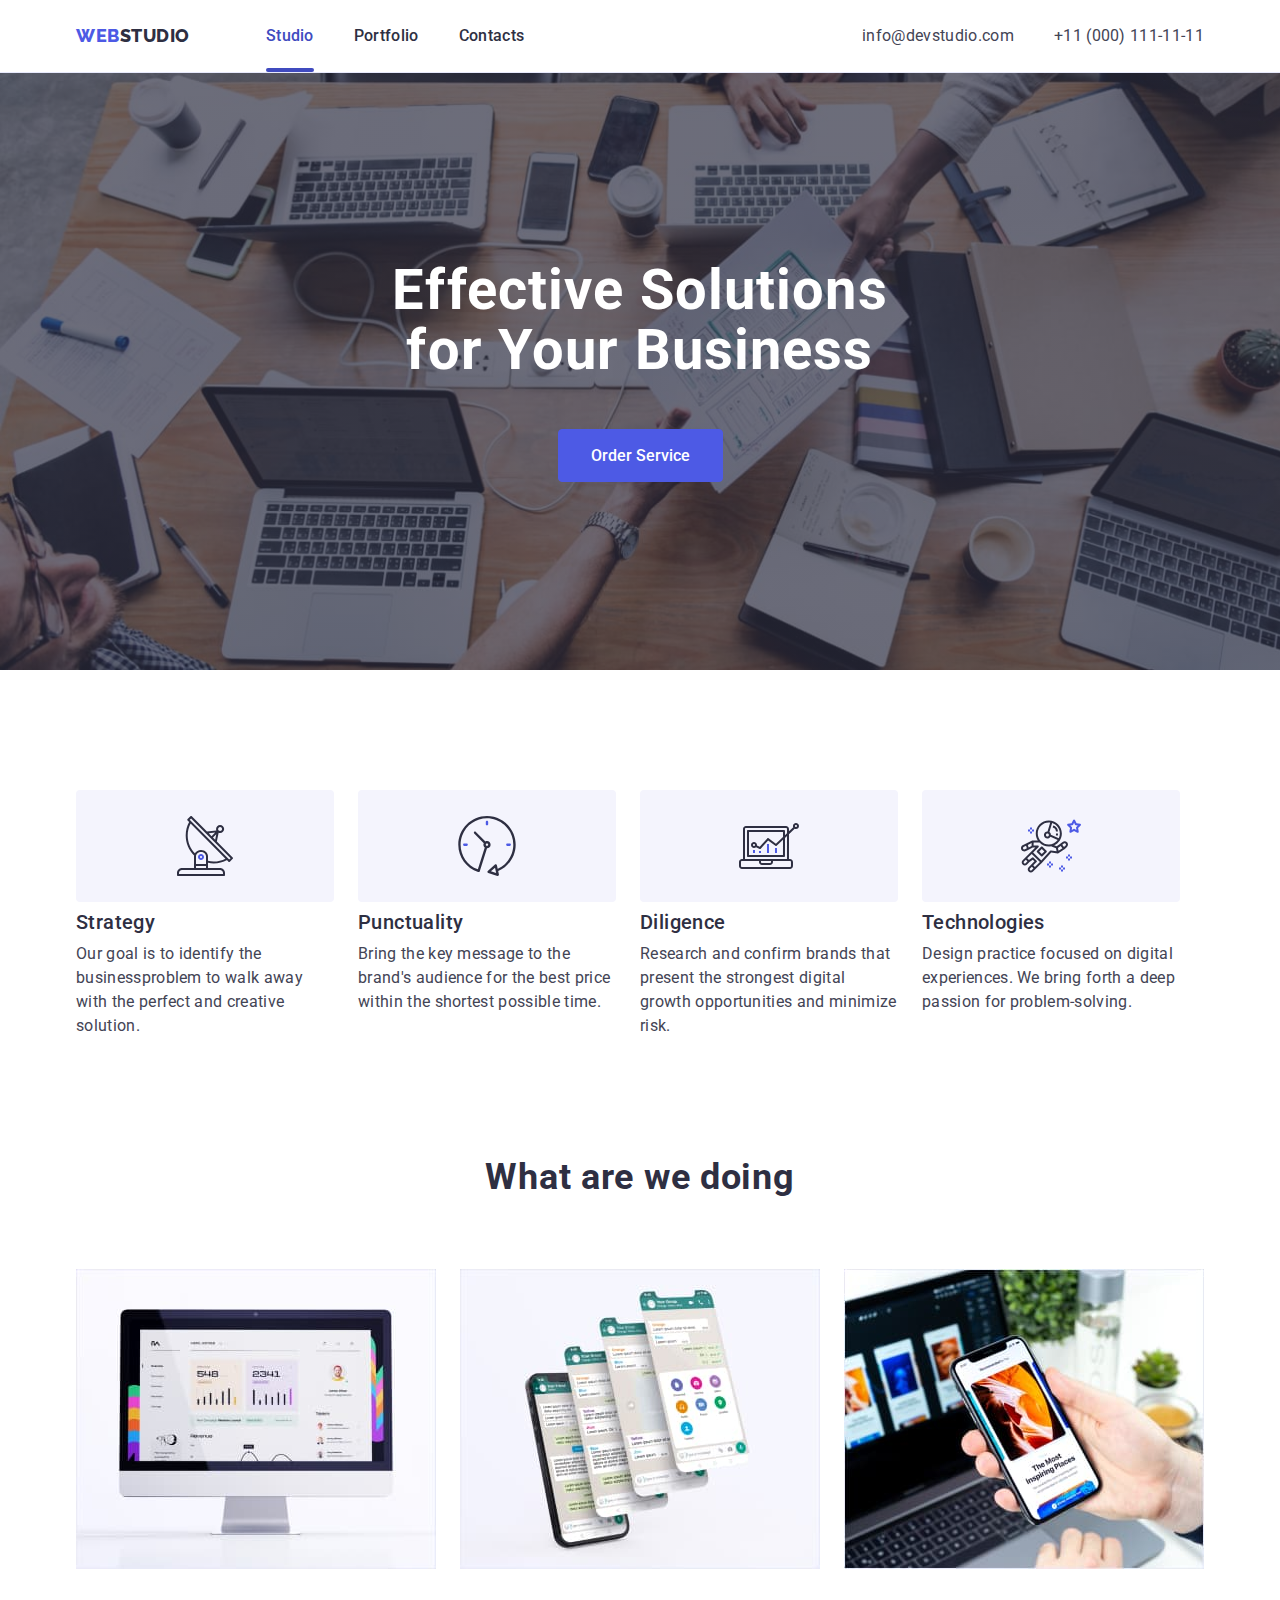
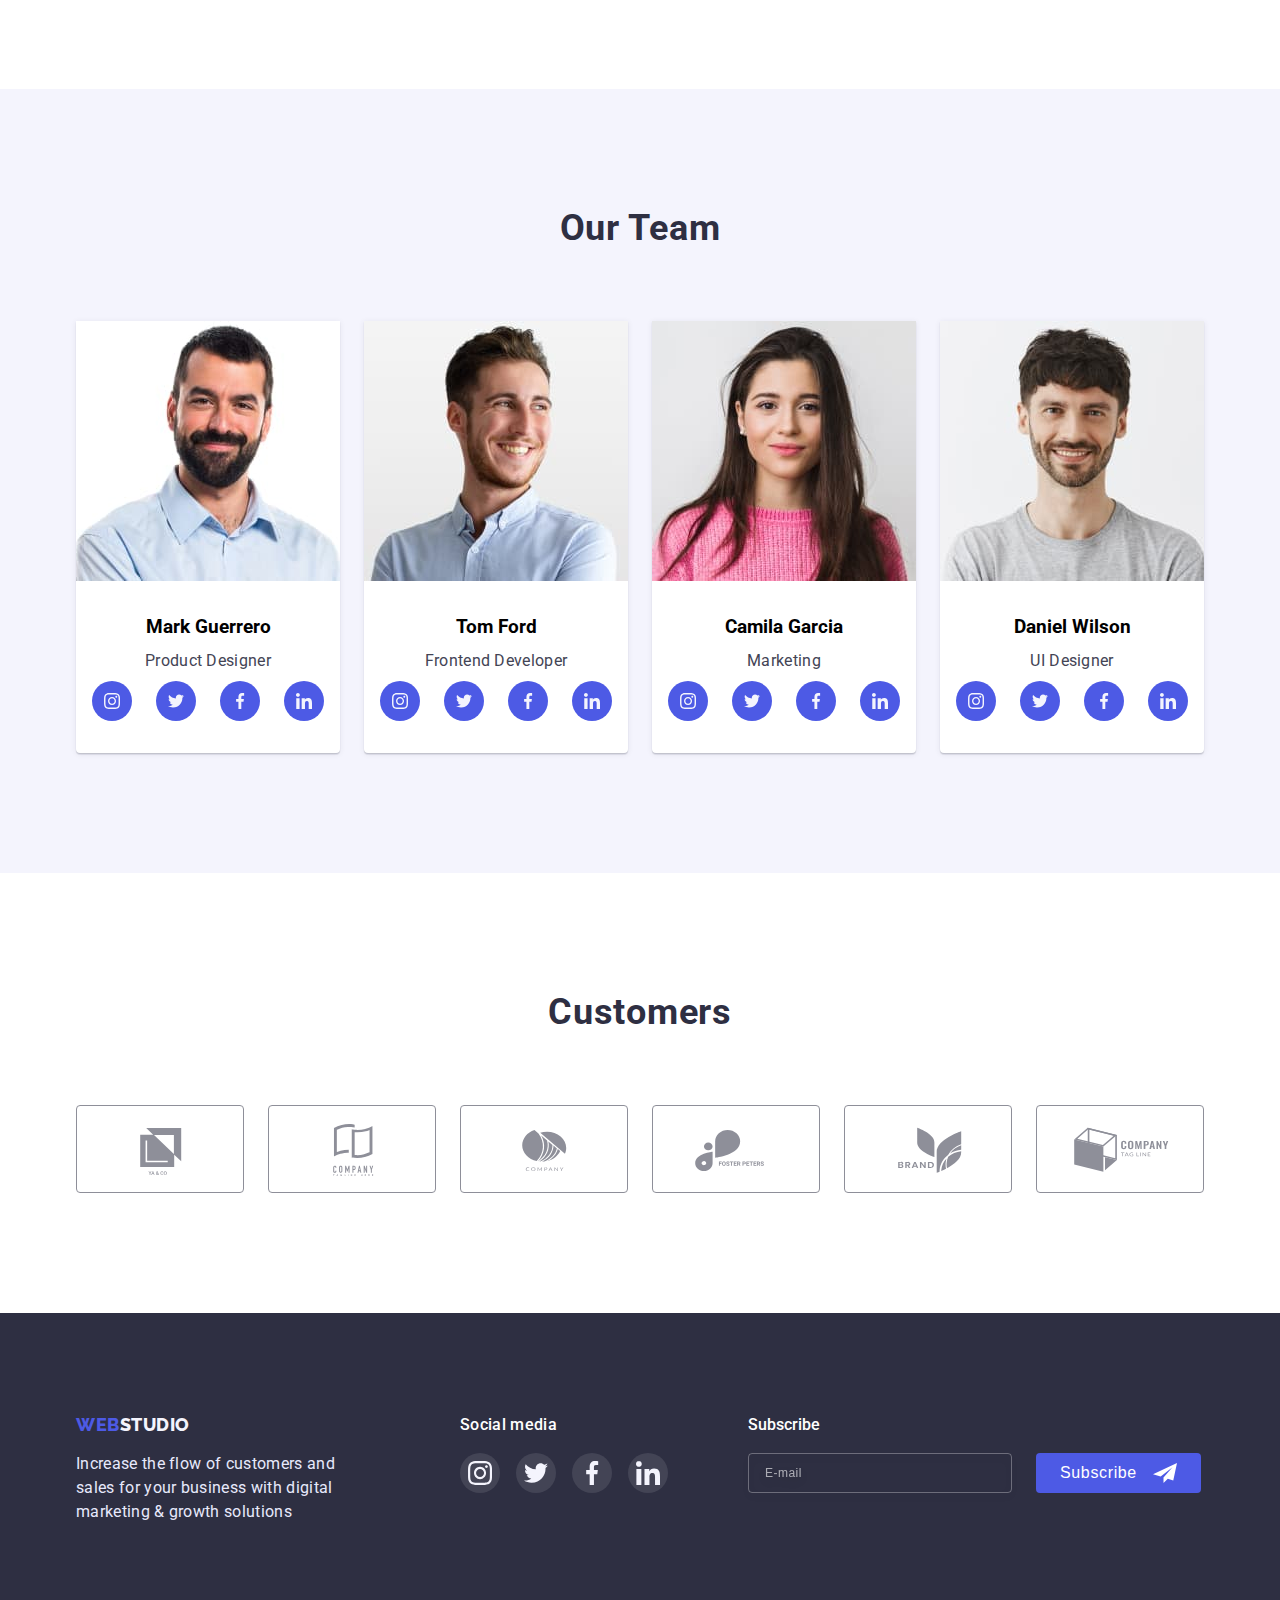
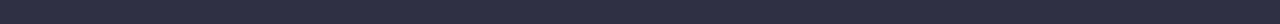
==== commit 6a8766e6: "index fixed" ====
--- a/index.html
+++ b/index.html
@@ -421,54 +421,53 @@
           <p class="form-title">
             Leave your contacts and we will call you back
           </p>
-          <label class="modal-form-field">
-            <span class="input-desc">Name</span>
-            <span class="input-wrapper">
-              <input
-                type="text"
-                name="user_name"
-                class="modal-form-input current-input"
-                required
-              />
-              <svg class="form-icon-current">
-                <use href="./icons.svg/form.svg#icon-person"></use>
-              </svg>
-            </span>
-          </label>
-          <label class="modal-form-field">
-            <span class="input-desc">Phone</span>
-            <span class="input-wrapper">
-              <input
-                type="tel"
-                name="user_phone"
-                class="modal-form-input"
-                required
-                pattern="[0-9]{3}-[0-9]{3}-[0-9]{2}-[0-9]{2}"
-                title="xxx-xxx-xx-xx"
-              />
-              <svg class="form-icon">
-                <use href="./icons.svg/form.svg#icon-phone"></use>
-              </svg>
-            </span>
-          </label>
-          <label class="modal-form-field">
-            <span class="input-desc">Email</span>
-            <span class="input-wrapper">
-              <input type="email" class="modal-form-input" required />
-              <svg class="form-icon">
-                <use href="./icons.svg/form.svg#icon-email"></use>
-              </svg>
-            </span>
-          </label>
-          <label class="modal-form-field">
-            <span class="input-desc">Comment</span>
-            <textarea
-              name="user_message"
-              id=""
-              class="form-comment"
-              placeholder="Text input"
-            ></textarea>
-          </label>
+          <label class="modal-form-field" for="user_name"> Name</label>
+          <span class="input-wrapper">
+            <input
+              type="text"
+              name="user_name"
+              id="user_name"
+              class="modal-form-input current-input"
+              required
+            />
+            <svg class="form-icon-current">
+              <use href="./icons.svg/form.svg#icon-person"></use>
+            </svg>
+          </span>
+          <label class="modal-form-field" for="user_phone"> Phone</label>
+          <span class="input-wrapper">
+            <input
+              type="tel"
+              name="user_phone"
+              class="modal-form-input"
+              id="user_phone"
+              required
+              pattern="[0-9]{3}-[0-9]{3}-[0-9]{2}-[0-9]{2}"
+              title="xxx-xxx-xx-xx"
+            />
+            <svg class="form-icon">
+              <use href="./icons.svg/form.svg#icon-phone"></use>
+            </svg>
+          </span>
+          <label class="modal-form-field" for="user_email"> Email</label>
+          <span class="input-wrapper">
+            <input
+              type="email"
+              class="modal-form-input"
+              required
+              id="user_email"
+            />
+            <svg class="form-icon">
+              <use href="./icons.svg/form.svg#icon-email"></use>
+            </svg>
+          </span>
+          <label class="modal-form-field" for="user_message"> Comment </label>
+          <textarea
+            name="user_message"
+            id="user_message"
+            class="form-comment"
+            placeholder="Text input"
+          ></textarea>
           <label class="check-desc">
             <input
               type="checkbox"
--- a/css/styles.css
+++ b/css/styles.css
@@ -360,7 +360,7 @@
   color: var(--customers-color);
   border: 1px solid var(--customers-color);
   border-radius: 4px;
-  transition: color var(--timing-function) border-color var(--timing-function);
+  transition: color var(--timing-function), border-color var(--timing-function);
 }
 .customers-link:hover,
 .customers-link:focus {
@@ -472,6 +472,10 @@
   color: var(--body-color);
   border: 1px solid rgba(255, 255, 255, 0.3);
   border-radius: 4px;
+  outline: none;
+  font-size: 12px;
+  line-height: 2;
+  letter-spacing: 0.04em;
   filter: drop-shadow(0px 4px 4px rgba(0, 0, 0, 0.15));
   background-color: transparent;
   transition: border-color var(--timing-function);
@@ -494,6 +498,7 @@
   color: var(--body-color);
   background-color: var(--primary-brand);
   border: none;
+  cursor: pointer;
   border-radius: 4px;
   transition: background-color var(--timing-function);
 }
@@ -530,7 +535,7 @@
 .filter-btn:hover {
   color: var(--body-color);
   background-color: var(--pressed-state);
-  border-color: 1px solid var(--accent-color);
+  border-color: 1px solid var(--pressed-state);
   box-shadow: 0px 3px 1px rgba(0, 0, 0, 0.1), 0px 2px 1px rgba(0, 0, 0, 0.08),
     0px 2px 2px rgba(0, 0, 0, 0.12);
 }
@@ -538,6 +543,7 @@
 .filter-btn:active {
   color: var(--body-color);
   background-color: var(--pressed-state);
+  border-color: 1px solid var(--pressed-state);
 }
 .container-element {
   padding: 32px 0px;
@@ -611,12 +617,12 @@
   position: relative;
   overflow: auto;
   width: 100%;
-  height: 100%;
   max-width: 408px;
-  max-height: 576px;
   padding-top: 72px;
   padding-left: 24px;
   padding-right: 24px;
+  padding-bottom: 24px;
+
   opacity: 1;
   border-radius: 4px;
   background-color: var(--modal-color);
@@ -674,13 +680,11 @@
   color: var(--overlays-shadow-color);
   border-radius: 4px;
   padding-left: 42px;
-  outline: 1.25px solid rgba(33, 33, 33, 0.2);
   transition: border-color var(--timing-function), color var(--timing-function);
 }
 .modal-form-input:focus {
   outline: none;
   border-color: var(--primary-brand);
-  outline: 1.25px solid var(--primary-brand);
 }
 .modal-form-input:focus + .form-icon {
   color: var(--primary-brand);
@@ -688,19 +692,18 @@
 .modal-form-input:focus + .form-icon-current {
   color: var(--primary-brand);
 }
-.input-desc {
+.modal-form-field {
   display: block;
   font-weight: 400;
   font-size: 12px;
   line-height: 1.17;
-  margin-bottom: 4px;
+  margin-top: 8px;
   color: var(--customers-color);
-}
-.modal-form-field {
-  margin-bottom: 8px;
 }
 .input-wrapper {
   position: relative;
+  display: block;
+  margin-top: 4px;
 }
 .form-icon {
   position: absolute;
@@ -727,10 +730,15 @@
   width: 100%;
   height: 120px;
   padding: 8px 16px;
+  margin-top: 4px;
   border: 1px solid rgba(33, 33, 33, 0.2);
   color: var(--overlays-shadow-color);
   border-radius: 4px;
-  outline: 1.25px solid rgba(33, 33, 33, 0.2);
+  font-weight: 400;
+  font-size: 12px;
+  letter-spacing: 0.04em;
+  line-height: 1.17;
+  outline: none;
   transition: border-color var(--timing-function), color var(--timing-function);
 }
 .form-comment::placeholder {
@@ -741,7 +749,6 @@
   line-height: 1.17;
 }
 .form-comment:focus {
-  outline: 1.25px solid var(--primary-brand);
   border-color: var(--primary-brand);
 }
 .form-check:checked + .fake-checkbox {
@@ -759,15 +766,11 @@
   border: 1.25px solid var(--overlays-shadow-color);
   border-radius: 2px;
   cursor: pointer;
-  outline: 1.25px solid var(--modal-close);
   transition: background-color var(--timing-function),
     border-color var(--timing-function);
 }
 .form-check:checked + .fake-checkbox .checkbox-icon {
   opacity: 1;
-}
-.form-check:focus + .fake-checkbox {
-  outline: 1.25px solid var(--modal-close);
 }
 .checkbox-icon {
   width: 10px;
@@ -779,6 +782,7 @@
 .check-desc {
   display: flex;
   margin-bottom: 24px;
+  margin-top: 16px;
 }
 .checkbox-desc {
   align-items: center;
